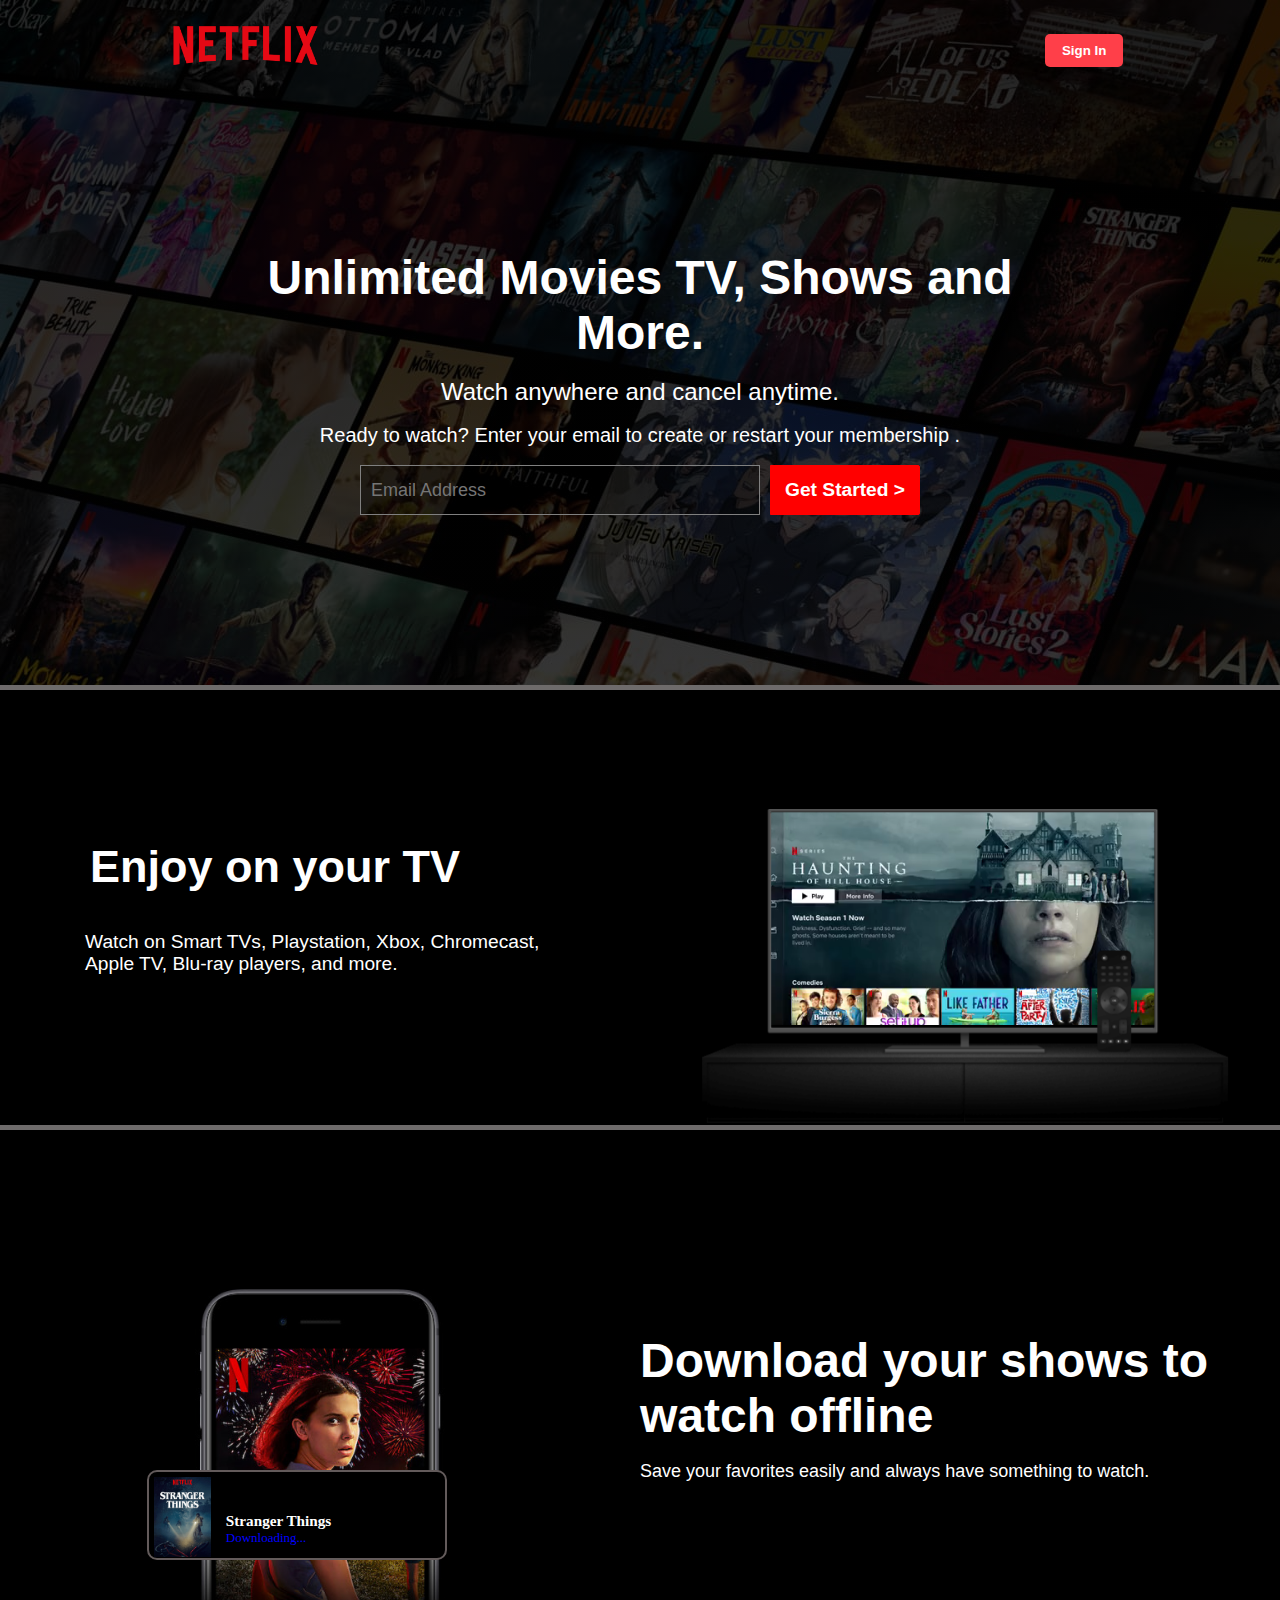
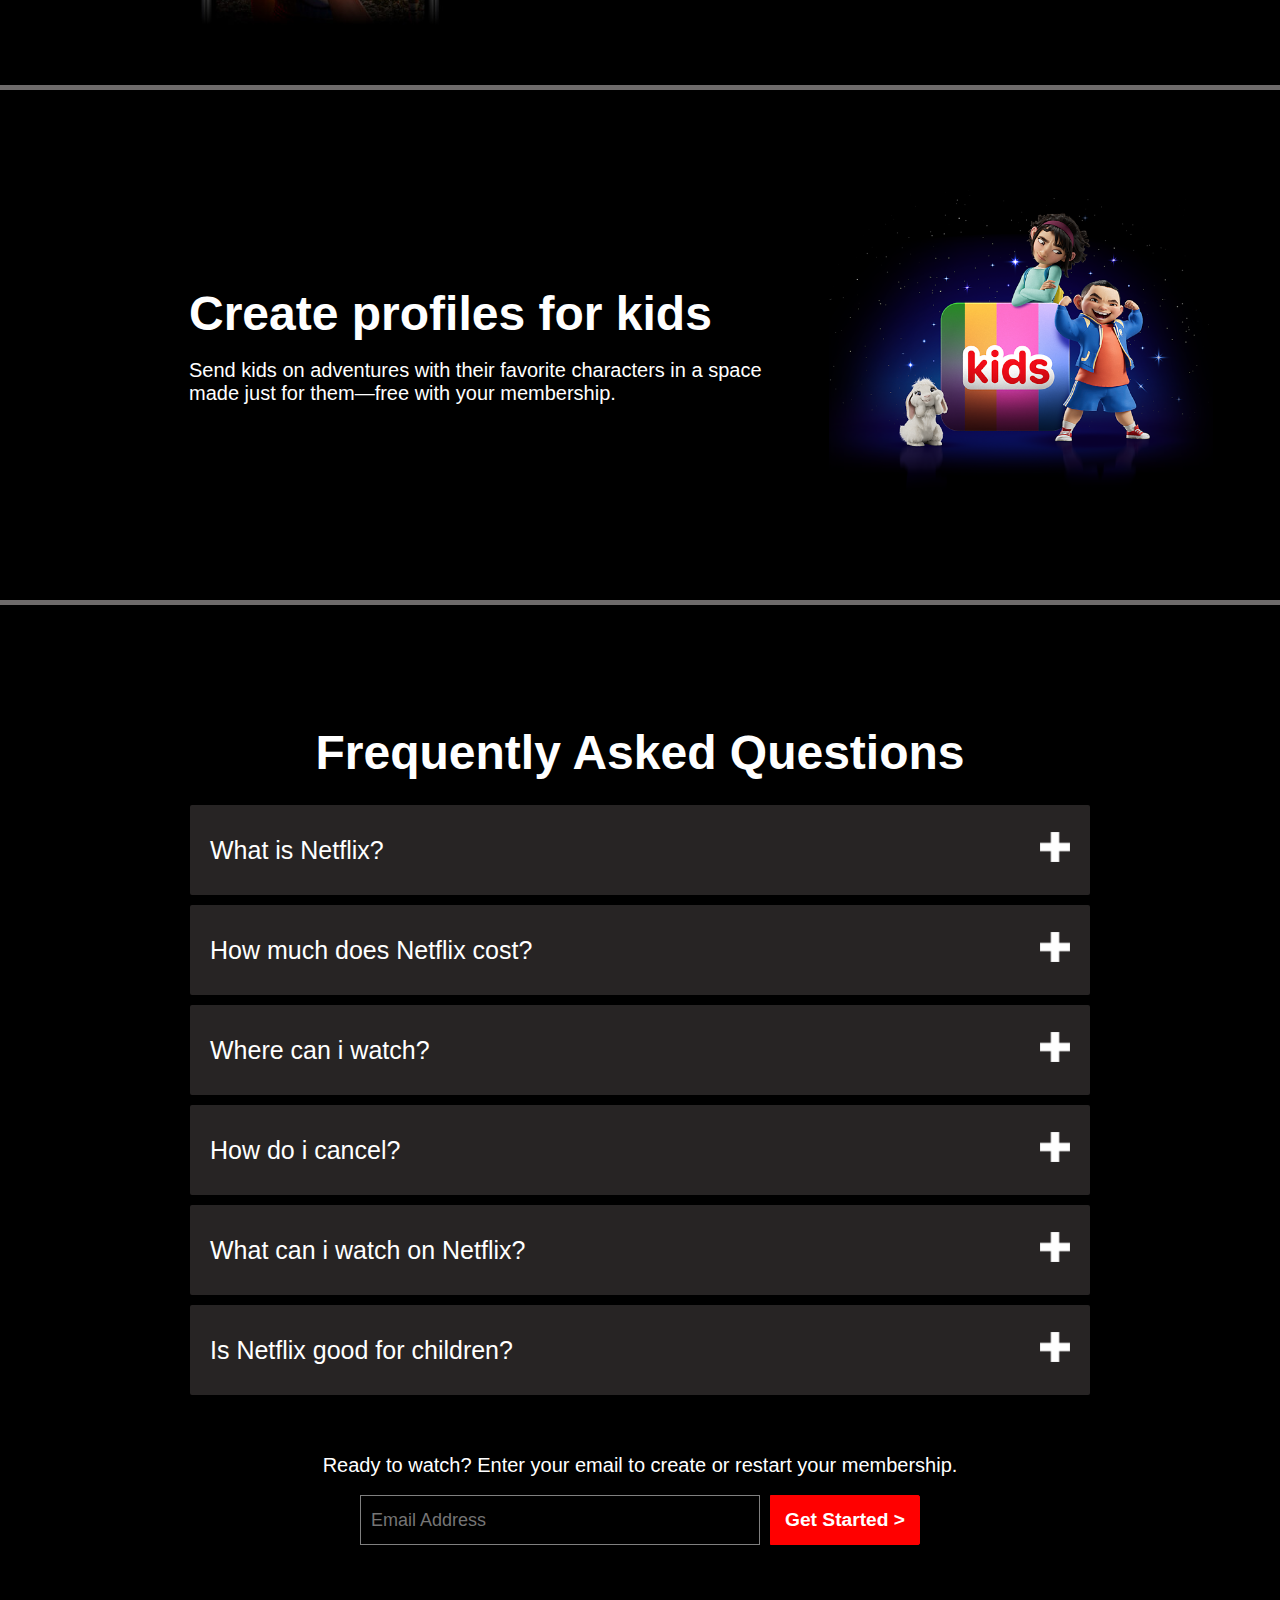
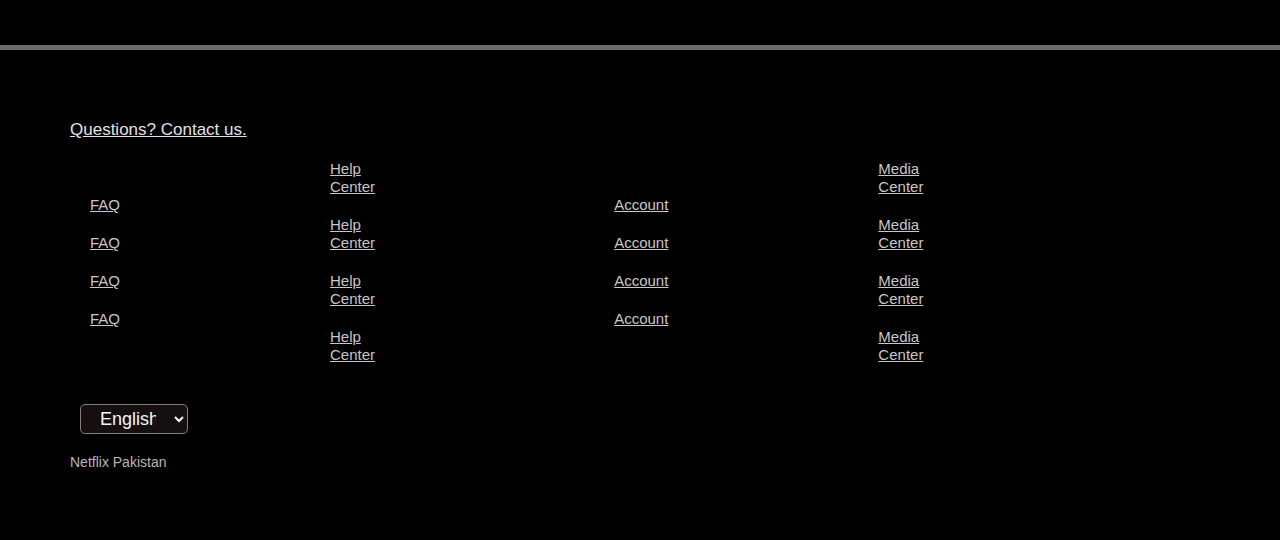
==== index.html @ 00884a4e "Add files via upload" ====
<!DOCTYPE html>
<html lang="en">

<head>
    <link rel="stylesheet" href="styles/style.css">
    <meta charset="UTF-8">
    <meta name="viewport" content="width=device-width, initial-scale=1.0">
    <title>Netflix</title>
</head>

<body>

    <header>
        <div class="h-container">
            <div>
                <img src="images/2Netflix-logo-red-black-png.png" alt="logo">
            </div>
            <div>
                <button class="h-button">Sign In</button>
            </div>
        </div>
    </header>


    <div class="main" style="display: flex;flex-direction: column;">

        <!-- 
        <<<<<<<<<<<<<<<<<<<<<<<FIRST SECTION>>>>>>>>>>>>>>>>>>>>>>>>>>> -->



        <div class="sect1 main-content">
            <div class="items">
                <div class="main-heading">
                    <h1>
                        Unlimited Movies TV, Shows and More.
                    </h1>
                </div>
                <div class="main-para1">
                    <p>
                        Watch anywhere and cancel anytime.
                    </p>
                </div>
                <div class="main-para2">
                    <p class="heading">Ready to watch? Enter your email to create or restart your membership .</p>
                </div>

                <div class="main-form">

                    <form action="email" method="post">

                        <input type="email" name="tayyab" id="input" placeholder="Email Address">

                        <button>Get Started ></button>

                    </form>
                </div>


            </div>
        </div>



        <!-- <<<<<<<<<<<<<<<<<<<<<<<SECOND SECTION>>>>>>>>>>>>>>>>>>>>>>>>>>> -->

        <div class="sect2 main-content">
            <div class="second" id="second">
                <div class="content">

                    <div class="main-heading">
                        <h1>
                            Enjoy on your TV
                        </h1>
                    </div>
                    <div class="main-para1">
                        <p>
                            Watch on Smart TVs, Playstation, Xbox, Chromecast, Apple TV, Blu-ray players, and more.
                        </p>
                    </div>



                </div>

                <div class="tv">
                    <div class="img1">
                        <img src="/images/tv.png" alt="">
                        <div class="img2">
                            <video src="/images/video-tv.m4v" autoplay>
                            </video>
                        </div>
                    </div>
                </div>
            </div>
        </div>




        <!-- <<<<<<<<<<<<<<<<<<<<<<<THIRD SECTION>>>>>>>>>>>>>>>>>>>>>>>>>>> -->


        <div class="sect3 main-content">
            <div class="tv">
                <div class="img1 ">
                    <img src="/images/11-img.jpg" alt="">
                    <div class="img2">
                        <div class="posterdiv">
                            <img src="/images/poster.png" alt="">
                        </div>
                        <div class="box">
                            <h3>Stranger Things</h3>
                            <p style="color: blue;">Downloading...</p>
                        </div>
                        <div>

                        </div>
                    </div>
                </div>


            </div>
            <div class="content">
                <div class="main-heading">
                    <h1> Download your shows to watch offline</h1>
                </div>
                <div class="main-para1">
                    <p> Save your favorites easily and always have something to
                        watch. </p>
                </div>
            </div>
        </div>


        <!-- <<<<<<<<<<<<<<<<<<<<<<<FOURTH SECTION>>>>>>>>>>>>>>>>>>>>>>>>>>> -->
        <div class="sect4 main-content">

            <div>
                <div class="content">
                    <div class="main-heading">
                        <h1> Create profiles for kids</h1>
                    </div>

                    <div class="main-para1">
                        <p> Send kids on adventures with their favorite
                            characters in a space made just for them—free with your membership. </p>
                    </div>

                </div>

                <div class="pic">
                    <img src="/images/kids.png" alt="kids picture">
                </div>

            </div>
        </div>

        <!-- 
FIFTH SECTION -->
        <div class="sect5 main-content">
            <div class="h1">
                <h1>
                    Frequently Asked Questions
                </h1>
            </div>
            <div class="questions">
                <ul>
                    <li>
                        <button>
                            <span>
                                What is Netflix?
                            </span>
                            <span>
                                <img src="/images/plus-32.png" alt="">
                            </span>
                        </button>
                        <div class="answer active">
                            <p>
                                Netflix is a streaming service that offers a wide variety of award-winning TV shows,
                                movies, anime, documentaries, and more on thousands of internet-connected devices.
                                <br>
                                You can watch as much as you want, whenever you want without a single commercial all
                                for one low monthly price. There's always something new to discover and new TV shows and
                                movies are added every week!
                            </p>
                        </div>
                    </li>
                    <li>
                        <button>
                            <span style="text-align: left;">
                                How much does Netflix cost?
                            </span>
                            <span>
                                <img src="/images/plus-32.png" alt="">
                            </span>
                        </button>
                        <div class="answer active">
                            <p>Watch Netflix on your smartphone, tablet, Smart TV, laptop, or streaming device, all for
                                one fixed monthly fee. Plans range from Rs250 to Rs1,100 a month. No extra costs, no
                                contracts.
                            </p>
                        </div>
                    </li>
                    <li>
                        <button>
                            <span>
                                Where can i watch?
                            </span>
                            <span>
                                <img src="/images/plus-32.png" alt="">
                            </span>
                        </button>
                        <div class="answer active">
                            <p>Watch anywhere, anytime. Sign in with your Netflix account to watch instantly on the web
                                at netflix.com from your personal computer or on any internet-connected device that
                                offers the Netflix app, including smart TVs, smartphones, tablets, streaming media
                                players and game consoles.
                                <br>
                                You can also download your favorite shows with the iOS, Android, or Windows 10 app. Use
                                downloads to watch while you're on the go and without an internet connection. Take
                                Netflix with you anywhere.
                            </p>
                        </div>
                    </li>
                    <li>
                        <button>
                            <span>
                                How do i cancel?
                            </span>
                            <span>
                                <img src="/images/plus-32.png" alt="">
                            </span>
                        </button>
                        <div class="answer active">
                            <p>Netflix is flexible. There are no pesky contracts and no commitments. You can easily
                                cancel your account online in two clicks. There are no cancellation fees start or stop
                                your account anytime.
                            </p>
                        </div>
                    </li>
                    <li>
                        <button>
                            <span>
                                What can i watch on Netflix?
                            </span>
                            <span>
                                <img src="/images/plus-32.png" alt="">
                            </span>
                        </button>
                        <div class="answer active">
                            <p>Netflix is flexible. There are no pesky contracts and no commitments. You can easily
                                cancel your account online in two clicks. There are no cancellation fees start or stop
                                your account anytime.
                            </p>
                        </div>
                    </li>
                    <li>
                        <button>
                            <span>
                                Is Netflix good for children?
                            </span>
                            <span>
                                <img src="/images/plus-32.png" alt="">
                            </span>
                        </button>
                        <div class="answer active">
                            <p>Netflix is flexible. There are no pesky contracts and no commitments. You can easily
                                cancel your account online in two clicks. There are no cancellation fees start or stop
                                your account anytime.
                            </p>
                        </div>
                    </li>
                </ul>

            </div>
            <br><br>

            <div class="main-para2">
                <p class="heading" style="font-size: 20px;text-align: center;">Ready to watch? Enter your email to
                    create or restart your membership.</p>
            </div>
            <div class="main-form">

                <form action="email" method="post">

                    <input type="email" name="tayyab" id="input" placeholder="Email Address" style="flex: 1;">

                    <button>Get Started ></button>

                </form>
            </div>

        </div>


        <footer class="sect6 .main-content">
            <div class="content">
                <div class="link">
                    <a href="">Questions? Contact us.</a>
                </div>
                <div class="f-lists">
                    <div class="f-list">
                        <ul>
                            <li><a href="#">FAQ</a></li>

                            <li><a href="#">FAQ</a></li>

                            <li><a href="#">FAQ</a></li>

                            <li><a href="#">FAQ</a></li>
                        </ul>
                    </div>
                    <div class="f-list">
                        <ul>
                            <li><a href="#">Help Center</a></li>

                            <li><a href="#">Help Center</a></li>

                            <li><a href="#">Help Center</a></li>

                            <li><a href="#">Help Center</a></li>
                        </ul>
                    </div>
                    <div class="f-list">
                        <ul>
                            <li><a href="#">Account</a></li>

                            <li><a href="#">Account</a></li>

                            <li><a href="#">Account</a></li>

                            <li><a href="#">Account</a></li>
                        </ul>
                    </div>
                    <div class="f-list">
                        <ul>
                            <li><a href="#">Media Center</a></li>

                            <li><a href="#">Media Center</a></li>

                            <li><a href="#">Media Center</a></li>

                            <li><a href="#">Media Center</a></li>
                        </ul>
                    </div>
                </div>
                <div class="select">
                    <select name="option" id="id">
                        <option value="English">English</option>
                    </select>
                </div>
                <div class="country">
                    <p>Netflix Pakistan</p>
                </div>
            </div>
        </footer>
    </div>










    </div>

</body>

</html>
---- styles/style.css ----
* {
    padding: 0;
    margin: 0;
    box-sizing: border-box;
    scroll-behavior: smooth;
}


header {
    position: relative;
    height: 100px;
    margin-bottom: 0px;
    margin-left: 126.6px;
    margin-right: 126.6px;
    margin-top: 0px;
    background: transparent;
    z-index: 5;
}

.h-container {
    padding: 30px;
    height: 100px;
    display: flex;
    justify-content: space-between;
    align-items: center;

}

img {
    height: 100px;
    margin-bottom: 10px;
    object-fit: contain;
    cursor: pointer;
}

div .h-button {
    background-color: rgb(255, 63, 73);
    color: rgb(255, 255, 255);
    padding: 9px 17px;
    font-weight: 700;
    border-radius: 5px;
    outline: none;
    border: none;
    cursor: pointer;
}

div .h-button:hover {
    background-color: rgb(193, 48, 55);
    transition: ease-in 0.2s;
    cursor: pointer;
}

.main {
    position: absolute;
    top: 0;
    left: 0;
    width: 100%;
    z-index: 1;
}

.main-content {

    z-index: 0.1;
    border-bottom: 5px solid rgb(110, 107, 107);

}

.sect1 {
    display: flex;
    align-items: center;
    justify-content: center;
    color: white;
    background-image:
        linear-gradient(to top, rgba(1, 1, 1, 0.728), rgba(0, 0, 0, 0.806)),
        url("/background.jpg");

}

/* .sect1
{   
    position: absolute;
    top: 0;
    left: 0;
    width: 100%;
   
    background: linear-gradient(to top, rgba(0, 0, 0, 0.8) 0, rgba(0, 0, 0, 0.3) 60%, rgba(13, 13, 13, 0.3) 100%) ,linear-gradient(to bottom, rgba(0, 0, 0, 0.8) 0, rgba(0, 0, 0, 0.3) 60%, rgba(13, 13, 13, 0.3) 100%) 
     url('/background.jpg') no-repeat cover;
    z-index: -1;
    border-bottom: 8px solid rgb(64, 59, 59);
    
}
.sect1 
{   
    color: aliceblue;
    width: 100%;
    display: flex;
    align-items: center;
    justify-content: center;
    height: 100%;   
    z-index: 1;
    overflow: contain;
    background-image: 

} */
.items {
    display: flex;
    align-items: center;
    justify-content: center;
    flex-direction: column;
    padding-bottom: 150px;
    padding-top: 250px;
    overflow: hidden;
    margin-bottom: 20PX;
    width: 800px;
}

.main-heading h1 {
    text-align: center;
    font-family: Arial, Helvetica, sans-serif;
    font-weight: 900;
    font-size: 48px;

}

.main-para1 p {
    text-align: center;
    margin-top: 18px;
    font-size: 24px;
    font-family: Arial, Helvetica, sans-serif;
    letter-spacing: normal;
    font-weight: 400;
}

.main-para2 p {
    text-align: center;
    margin-top: 18px;
    font-size: 20px;
    font-family: Arial, Helvetica, sans-serif;
    letter-spacing: normal;
    font-weight: 400;
}

::selection {
    background-color: red;
    color: aliceblue;
}

form {
    display: flex;
    align-items: center;
    justify-content: space-around;
    flex-direction: row;
    gap: 10px;
    width: 100%;
}

form input {
    flex: 1;
    display: inline-block;
    width: 400px;
    margin-top: 18px;
    height: 50px;
    padding: 10px;
    color: white;
    font-size: large;
    outline: none;
    border: 1px solid grey;
    background-color: rgba(0, 0, 0, 0.3);
}

form input:focus {
    outline: 2px solid white;
    border-radius: 5px;
    border: 1px solid grey;
    background-color: rgba(0, 0, 0, 0.3);
}

form button {

    margin-top: 18px;
    color: white;
    display: inline-block;
    width: 150px;
    font-size: larger;
    height: 50px;
    font-weight: 700;
    background-color: red;
    outline: none;
    border: 1px solid red;
    border-top-right-radius: 2px;
    border-bottom-right-radius: 2px;
    cursor: pointer;
}

/* 
SECOND SECTION */

.sect2 {
    padding: 40px 0px;
    background-color: black;
    color: white;
}

.sect2 div {
    display: flex;

    gap: 20px;
}

.sect2 .content {


    flex: 1;
    display: flex;
    justify-content: center;
    align-items: center;
    flex-direction: column;
}

.sect2 .main-para1 p {
    text-align: left;
    width: 460px;
    text-align: left;
    font-size: larger;
}

.sect2 .main-heading h1 {

    width: 450px;
    text-align: left;
    font-size: 45px;
}

.tv {
    display: flex;
    justify-content: center;
    align-items: center;
    flex: 1;

}

.img1 {
    height: 355px;
    position: relative;

}

.img1 img {
    height: 395px;
    position: relative;
    z-index: 1;
}

.img2 {
    position: absolute;
    top: 60px;
}

.img2 video {
    position: absolute;
    top: 10px;
    left: 60px;
    width: 400px;
}



/* 
SECTION 3*/
.sect3 {

    display: flex;
    background-color: black;
    color: white;
    padding: 100px 0px;
}

.sect3 .content {
    flex: 1;
    text-align: left;
    display: flex;
    flex-direction: column;
    justify-content: center;

}

.sect3 .content h1 {
    width: 600px;
    text-align: left;
}

.sect3 .content p {
    width: 600px;
    font-size: large;
    text-align: left;
}

.sect3 .tv .img1 {
    position: relative;
}

.sect3 .tv .img2 {
    position: absolute;
    top: 240px;
    left: 90px;
    display: flex;
    background-color: black;
    border: 2px solid rgb(99, 91, 91);
    height: 90px;
    width: 300px;
    z-index: 1;
    border-radius: 10px;
}

.posterdiv {
    padding: 5px;
}

.posterdiv img {
    height: 80px;
}

.box {
    margin-left: 10px;
    padding: 40px 0 0 0;
    font-size: small;
    flex: 1;
}


/* 
SECTION 4 */
.sect4 {
    background-color: black;
    color: white;
    padding: 100px 0px;

}

.sect4 div {
    display: flex;
    justify-content: center;
    align-items: center;
}

.sect4 .content {
    display: flex;
    margin: 0px 38px;

}

.sect4 .content {
    flex: 1;
    width: 300px;
    text-align: left;
    padding-left: 200px;
    display: flex;
    flex-direction: column;
    justify-content: center;
}

.sect4 .content h1 {
    text-align: left;
    font-size: 48px;
    width: 600px;

}

.sect4 .content .main-para1 p {
    text-align: left;
    font-size: 20px;
    width: 600px;

}

.sect4 .pic {
    flex: 1;
    width: 300px;
    display: flex;
    justify-content: center;
    align-items: center;
}
.pic img
{
    height: 300px;
   
}



/* 
SECTION FIVE  */
.sect5 {

    background-color: black;
    color: white;
    padding: 100px 0px;
    display: flex;
    flex-direction: column;
    justify-content: center;
    align-items: center;
}

.sect5 .h1 h1 {
    font-size: 48px;
    font-family: Arial, Helvetica, sans-serif;
    margin: 20px;

}

.sect5 ul {
    display: flex;
    justify-content: center;
    align-items: center;
    flex-direction: column;
}

ul li button {

    background-color: rgb(39, 36, 36);
    outline: none;
    border: none;
    margin: 5px 70px;
    padding: 0px 20px;
    font-size: 25px;
    height: 90px;
    border-radius: 2px;
    color: white;
    width: 900px;
    display: flex;
    justify-content: space-between;
    align-items: center;
}

ul li button:hover {
    background-color: rgb(50, 45, 45);
}

ul li button span img {

    padding-top: 10px;
    width: 30px;
}

ul li {

    list-style-type: none;
}

ul li button span img:hover {
    cursor: pointer;
}

.answer {
    display: none;
}

/* 
li .answer 
{
    
    background-color: rgb(39, 36, 36);
    outline: none;
    border: none;
    font-family: Arial, Helvetica, sans-serif;
    margin: 5px 70px;
    padding: 20px 50px;
    line-height: 40px;
    font-size: 25px;
    border-radius: 2px;
    color:white; 
    width: 90%;
    display: none;
    justify-content: center;
    align-items: center;

}  */
/* .answer .active
 {
    display: flex;
    justify-content: center;
    align-items: center;
 } */



/* 
SECTION SIX */
.sect6 {
    background-color: black;
    font-family: Arial, Helvetica, sans-serif;
    color: white;
    padding: 70px 70px;
    display: flex;
    flex-direction: column;
    justify-content: center;
    align-items: center;
    width: 100%;
}

.sect6 .content {
    margin: 0px 200px;
    width: 100%;
}

.link {
    display: flex;
    justify-content: left;
    align-items: left;
    width: 80%;


}

a {
    font-size: 17px;
    color: rgb(227, 224, 224);
}

.f-lists {
    width: 80%;
    display: flex;
    justify-content: center;
    align-items: center;
    justify-content: flex-start;
    gap: 170px;

}

.sect6 li {
    margin: 20px;
    list-style-type: none;

}

.sect6 li a {
    color: rgb(203, 197, 197);
    font-size: 15px;
    text-align: left;
}

.select {
    padding-left: 10px;
    margin-top: 20px;
    width: 80%;
    display: flex;
    justify-content: left;
    align-items: left;
}

.select select {
    height: 30px;
    width: 12%;
    background-color: rgb(22, 15, 15);
    outline: none;
    color: aliceblue;
    padding: 2px 15px;
    font-size: large;
    border: 1px solid grey;
    border-radius: 5px;
}

.select select:hover {
    outline: 2px solid white;
}

.country {
    margin-top: 20px;
    color: rgb(185, 181, 181);
    font-size: 14px;
    display: flex;
    justify-content: left;
    align-items: left;
    width: 80%;
}














@media screen and (max-width:1024px) {
    /* 
sceond section */

    .content {
        max-width: 450px;
        padding-left: 20px;
    }

    .content .main-heading h1 {
        font-size: 35px;
        text-align: left;
        padding: 0px 20px;
    }

    .content .main-para1 p {
        font-size: 20px;
        text-align: left;
        padding: 0px 20px;
    }

    .sect2 .tv {
        max-width: 400px;
    }

    .img1 {
        width: 400px;
    }

    .sect2 .tv .img1 .img2 video {
        width: 400px;
        top: 20px;
        left: 60px;
    }

    /* 
third section */
    .sect3 .content {
        flex: 1;
    }

    .sect3 .content h1 {
        margin-top: 50px;
        font-size: 30px;
        padding-left: 40px;
        width: 450px;
        text-align: left;
    }

    .sect3 .content p {
        padding-left: 40px;
        width: 400px;
        text-align: left;
    }

    .sect3 .tv {
        flex: 1;
        width: 400px;
        margin-bottom: 50px;
    }

    /* 
    section four */


    .sect4 .pic {

        width: 400px;

    }

    .sect4 .content {
        width: 400px;
        padding: 0;
        margin: 0px;

    }

    .sect4 .content .main-heading h1 {
        padding-left: 20px;
        font-size: 35px;
        width: 400px;
        padding-right: 0px;
        text-align: center;


    }

    .sect4 .content .main-para1 p {
        padding-left: 25px;
        font-size: 20px;
        width: 400px;
        text-align: left;
    }

    /* }
    section five */
    .sect5 .h1 h1 {
        font-size: 200%;
    }

    ul li button {
        height: 50px;
        font-size: large;
        width: 300px;
    }

    /* 
section six */

    .sect6 .content .f-lists {
        gap: 10px;
        flex-direction: column;
        margin: 20px;
    }

    .sect6 .content .f-lists .f-list ul {
        display: flex;

    }

    .sect6 .content ul li {
        padding-left: 10px;
        width: 100px;
        margin: 8px;
    }

    .sect6 div select {
        width: 200px;
    }




@media screen and (max-width:768px) {

    .h-container {
        display: flex;
        justify-content: center;
        align-items: center;
    }

    .items div h1 {
        margin-bottom: 20px;
        font-size: 30px;
        text-align: center;
    }

    .items div p {
        font-size: 16px;
        text-align: center;
    }

    .h-button {
        display: none;
    }

    form input {
        width: 350px;
        height: 40px;
    }

    form button {
        margin-top: 0;
        width: 350px;
        height: 40px;
    }

    form {
        flex-direction: column;
    }

    /* 
sceond section */

    .sect2 {
        padding: 50px 0px;
    }

    .sect2 .content {
        flex-direction: column;
        gap: 0;
        width: 300px;
    }

    .sect2 .main-heading h1 {
        width: 300px;
        font-size: 35px;
        text-align: left;
    }

    .sect2 .main-para1 p {
        width: 300px;
        font-size: 15px;
        text-align: left;

    }

    .sect2 .tv {
        width: 300px;
    }

    .sect2 .tv .img1 img {
        width: 300px;
    }

    .sect2 .tv .img1 .img2 video {
        width: 300px;
        top: 30px;
        left: 0;
    }



    /* 
third section */

    .sect3 .content h1 {
        margin-top: 50px;
        font-size: 30px;
        padding-left: 40px;
        width: 400px;
        text-align: left;
    }

    .sect3 .content p {
        padding-left: 30px;
        width: 400px;
        text-align: left;
    }

    .sect3 .tv {
        flex: 1;
        width: 200px;
        margin-bottom: 50px;
    }

    .sect3 .img1 img {
        width: 300px;
    }

    .sect3 .tv .img2 {
        top: 300px;
        left: 50px;
        width: 200px;
    }

    .sect3 .tv .img2 .posterdiv img {
        width: 50px;

    }




    /* 
    section four */

    .sect4 .pic {
        width: 300px;
    }

    .sect4 .pic img {

        width: 300px;
        padding-left: 20px;
        padding-right: 20px;
    }

    .sect4 .content {

        width: 400px;
        padding: 0;
        margin-left: 100px;
    }

    .sect4 .content .main-heading h1 {
        padding-left: 20px;
        font-size: 30px;
        width: 300px;
        padding-right: 0px;
        text-align: left;


    }

    .sect4 .content .main-para1 p {
        text-align: left;
        padding-left: 25px;
        font-size: 15px;
        width: 300px;

    }

    /* }
    section five */
    .sect5 .h1 h1 {
        font-size: 200%;
    }

    ul li button {
        height: 50px;
        font-size: large;
        width: 300px;
    }

    /* 
section six */
    .sect6 .content .f-lists {
        gap: 10px;
        flex-direction: column;
        margin: 20px;
    }

    .sect6 .content .f-lists .f-list ul {
        display: flex;

    }

    .sect6 .content ul li {
        padding-left: 10px;
        width: 100px;
        margin: 8px;
    }

    .sect6 div select {
        width: 200px;
    }




@media screen and  (max-width:426px) {

    .h-container {
        display: flex;
        justify-content: center;
        align-items: center;
    }

    .items div h1 {
        margin-bottom: 20px;
        font-size: 25px;
        text-align: center;
    }

    .items div p {
        font-size: 13px;
        text-align: center;
    }

    .h-button {
        display: none;
    }

    form input {
        width: 300px;
        height: 30px;
    }

    form button {
        font-size: medium;
        margin-top: 0;
        width: 300px;
        height: 30px;
    }

    form {
        flex-direction: column;
    }

    /* 
 sceond section */

    .sect2 {
        padding: 50px 0px;
    }
    .sect2 .content .main-heading,.main-para1
    {
        width: 300px;
    }
   #second
   {
    width: 300px;
    align-items: center;
    justify-content: center;
    flex-direction: column-reverse;
   }
   .sect2 .content
   {
    margin-bottom: 50px;
   }

    .sect2 .main-heading h1 {
        width: 300px;
        font-size: 30px;
        text-align: center;
        margin: 0;
        padding-left: 0;
    }

    .sect2 .main-para1 p {
        width: 300px;
        font-size: 15px;
        text-align: center;

    }

    .sect2 .tv {
        width: 300px;
    }

    .sect2 .tv .img1 img {
        width: 300px;
    }

    .sect2 .tv .img1 .img2 video {
        width: 300px;
        top: 30px;
        left: 0;
    }



    /* 
 third section */

    .sect3
    {
        flex-direction: column;
        justify-content: center;
        align-items: center;
    }
    .sect3 .content
    {
        display: flex;
        align-items: flex-start;
        justify-content: flex-start;
    }
    .sect3 .content .main-heading, 
    .main-para1
    {
        width: 300px;
    }
    .sect3 .content .main-para1
    {
        width: 300px;
        padding-left: 0;
    }
    .sect3 .content .main-heading h1 {
        margin-top: 50px;
        font-size: 25px;
        width: 300px;
        text-align: center;
        padding: 0;
    }

    .sect3 .content p {
       padding-right: 0;
       padding-left: 0;
        width: 300px;
        text-align: center;
    }

    .sect3 .tv {
        flex: 1;
        width: 200px;
        margin-bottom: 50px;
    }

    .sect3 .img1 img {
        width: 300px;
    }

    .sect3 .tv .img2 {
        top: 300px;
        left: 50px;
        width: 200px;
    }

    .sect3 .tv .img2 .posterdiv img {
        width: 50px;

    }




    /* 
     section four */
     .sect4
     {
        padding: 50px 0px;
     }
    .sect4 div
    {
        width: 350px;
        justify-content: center;
        align-items: center;
        flex-direction: column-reverse;
        
    }
    .sect4 .content .main-heading,.main-para1
    {
        width: 355px;
    }
    .sect4 .pic {
        width: 300px;
       
    }

    .sect4 .pic img {

        width: 300px;
        padding-left: 20px;
        padding-right: 20px;
    }

    .sect4 .content {
        margin-left: 0;
        width: 300px;
        padding: 0;
       
    }

    .sect4 .content .main-heading h1 {
        font-size: 25px;
        width: 300px;
        padding-right: 0px;
        text-align: left;


    }

    .sect4 .content .main-para1 p {
        text-align: left;
        padding-left: 25px;
        font-size: 15px;
        width: 300px;

    }
   

    /* }
     section five */
    .sect5 .h1 h1 {
        font-size: 200%;
    }

    ul li button {
        height: 50px;
        font-size: small;
        width: 300px;
    }
    ul li button span img
    {
        height: 30px;
    }
   

    /* 
 section six */
    .sect6 .content .f-lists {
       display: none;
    }
  
   



   
}}}
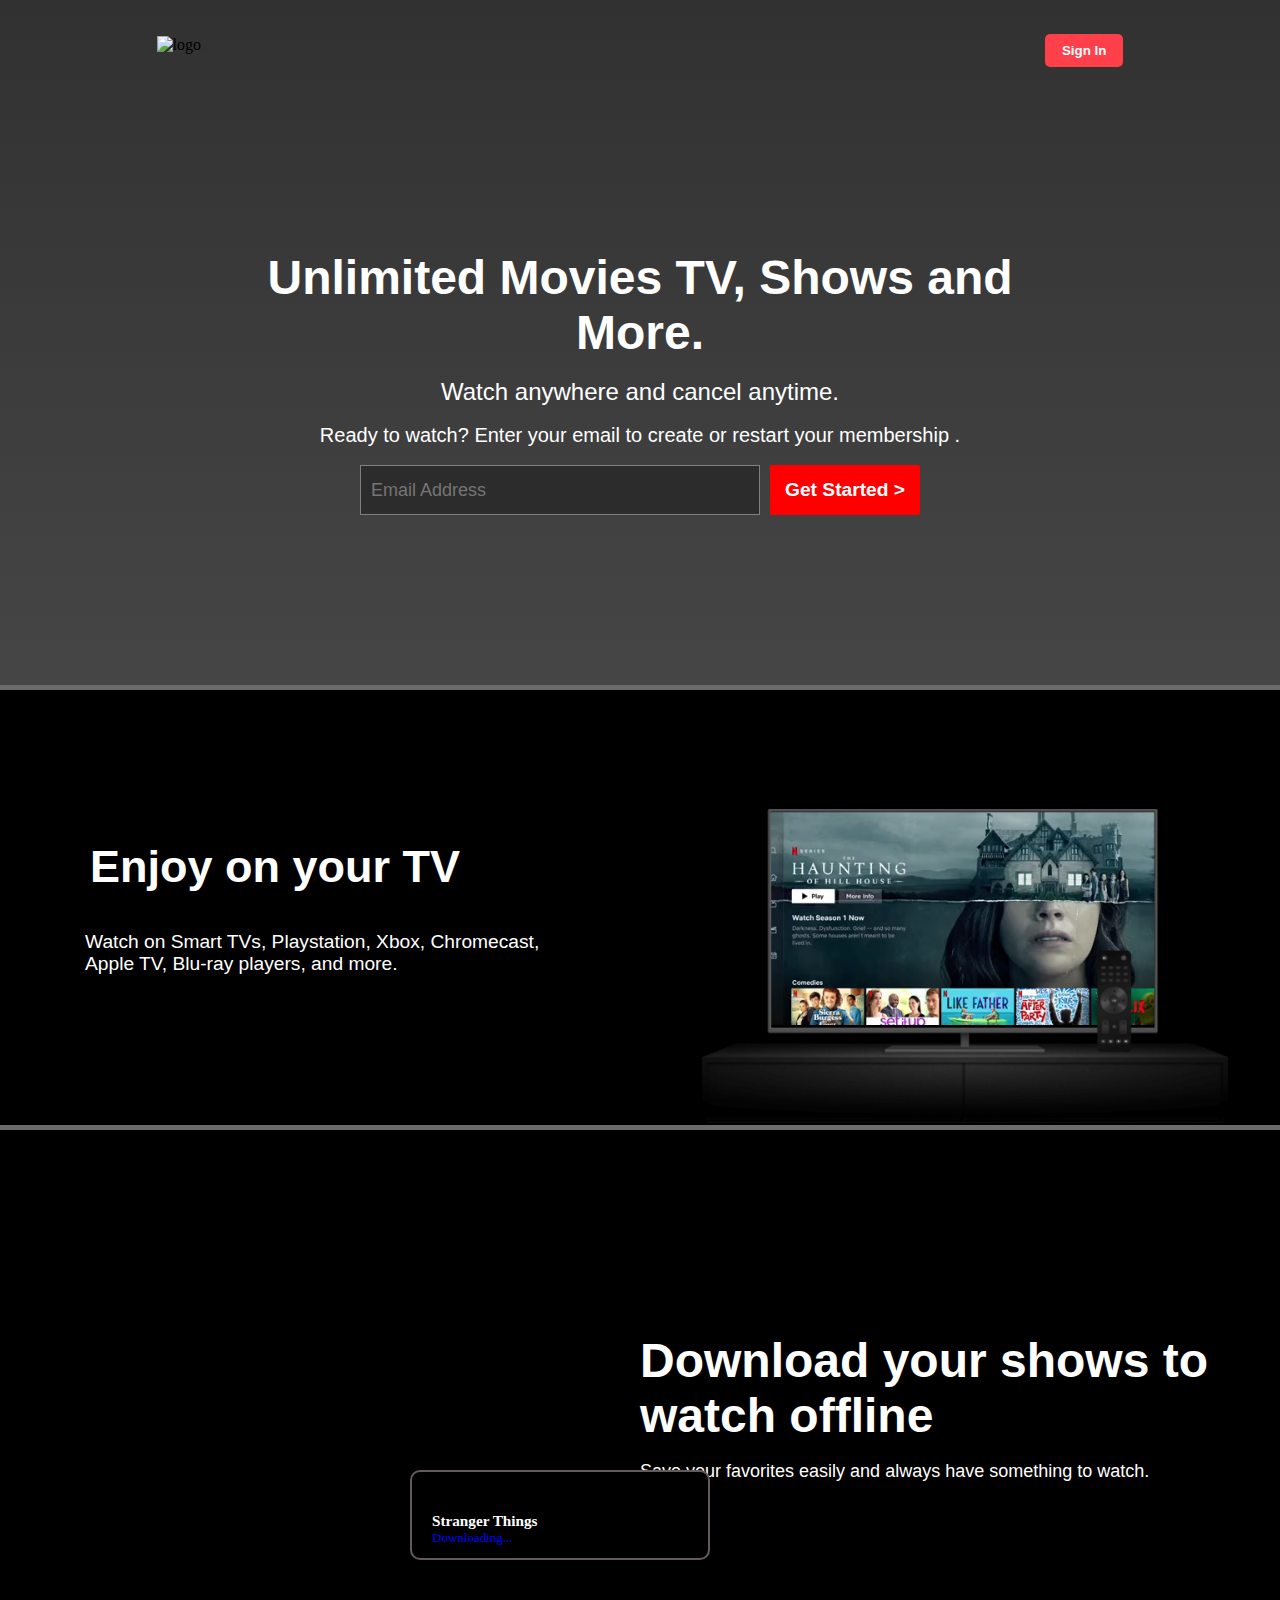
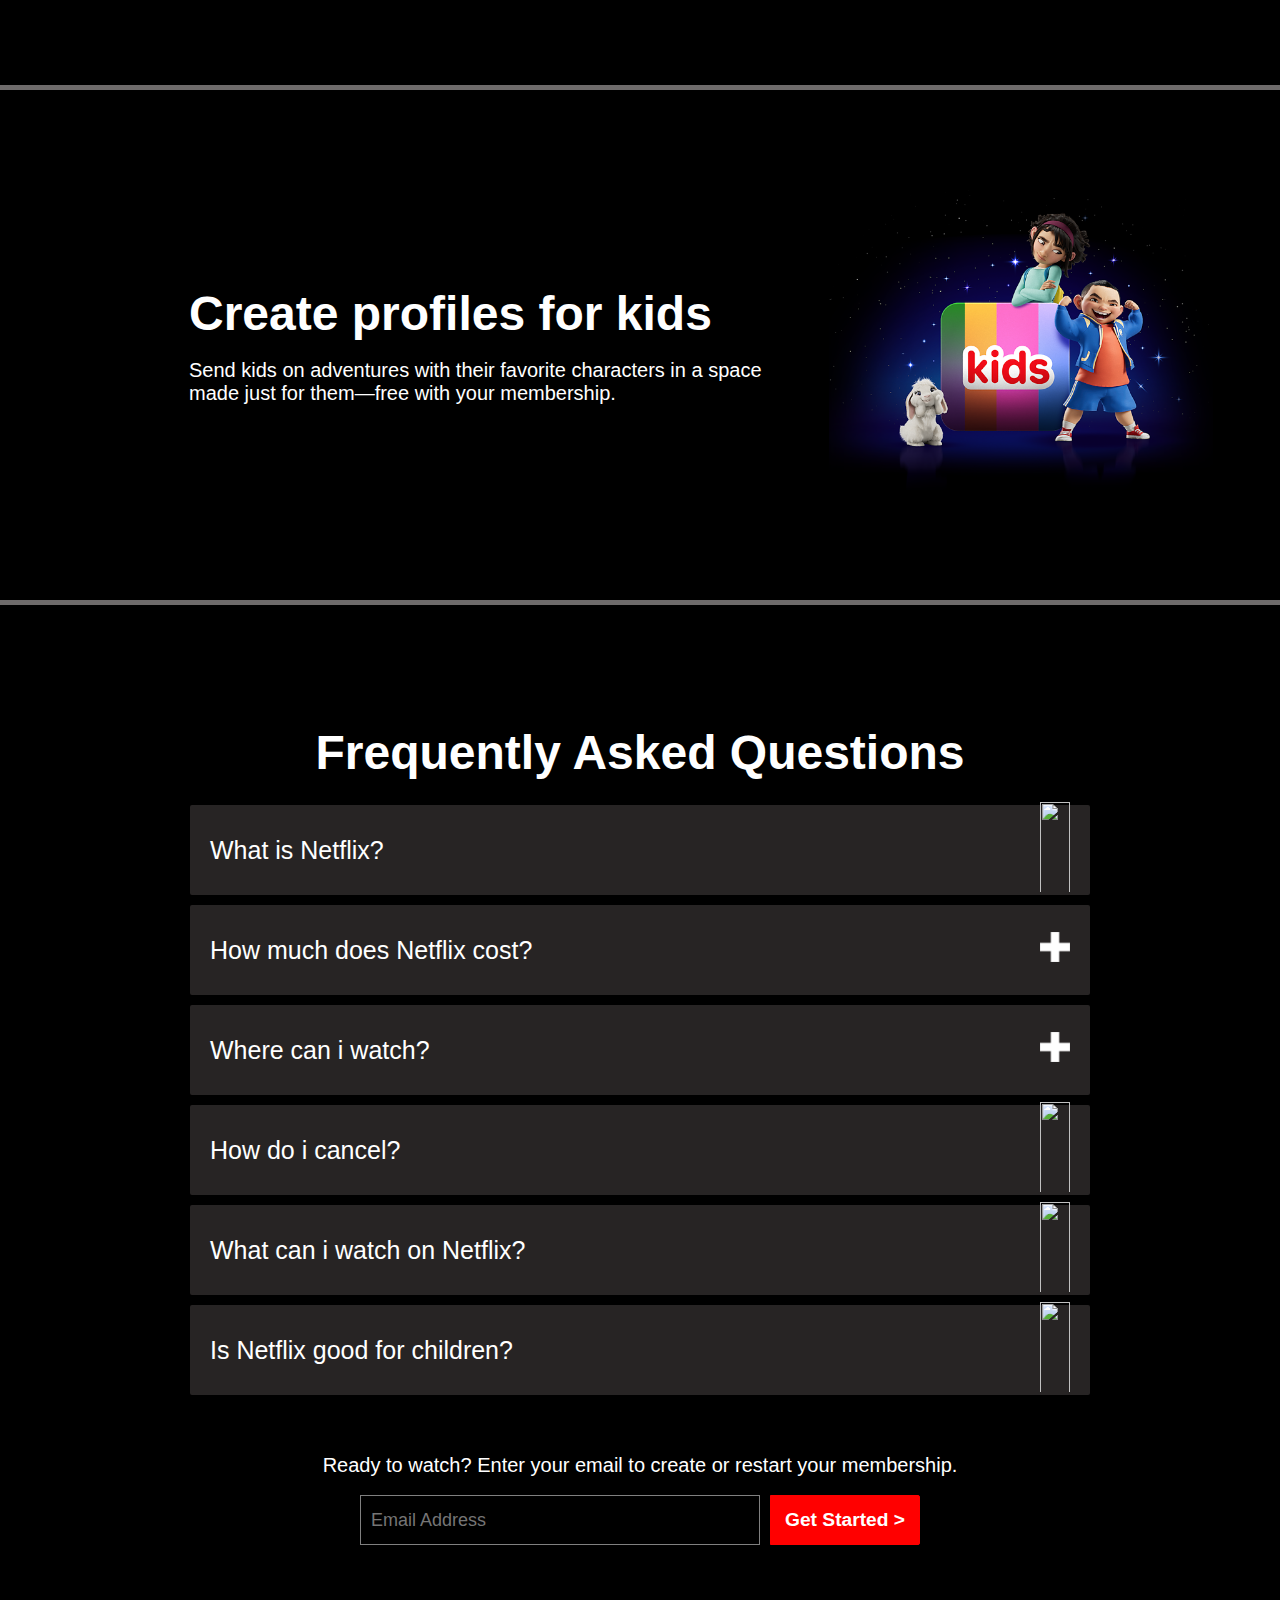
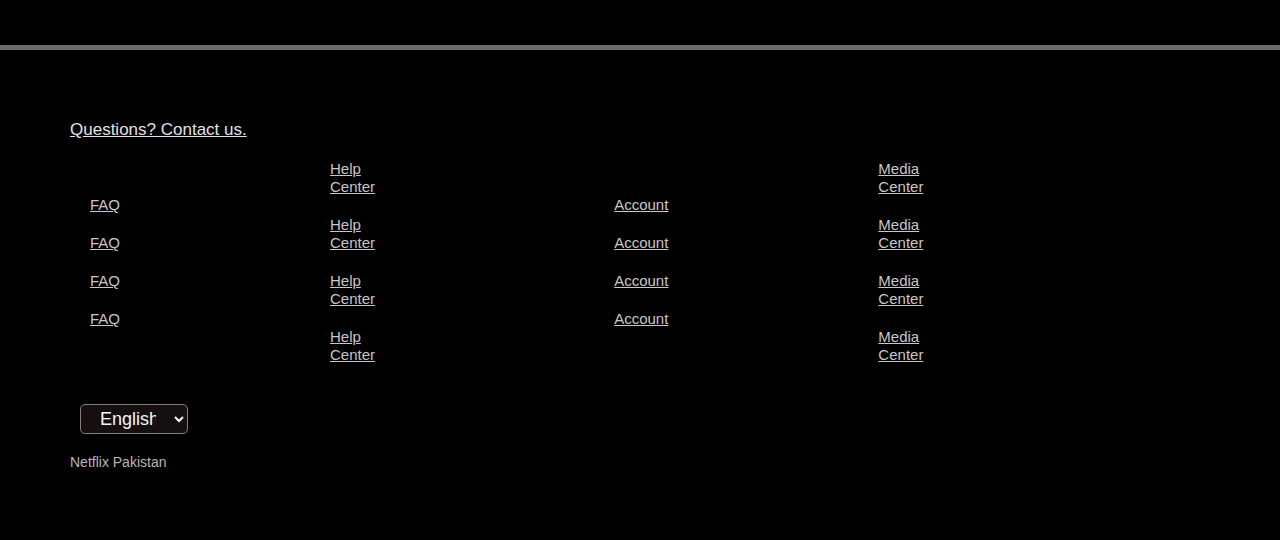
==== commit db434011: "Update index.html" ====
--- a/index.html
+++ b/index.html
@@ -13,7 +13,7 @@
     <header>
         <div class="h-container">
             <div>
-                <img src="images/2Netflix-logo-red-black-png.png" alt="logo">
+                <img src="./images/2Netflix-logo-red-black-png.PNG" alt="logo">
             </div>
             <div>
                 <button class="h-button">Sign In</button>
@@ -104,10 +104,10 @@
         <div class="sect3 main-content">
             <div class="tv">
                 <div class="img1 ">
-                    <img src="/images/11-img.jpg" alt="">
+                    <img src="./images/11-img.PNG" alt="">
                     <div class="img2">
                         <div class="posterdiv">
-                            <img src="/images/poster.png" alt="">
+                            <img src="./images/poster.PNG" alt="">
                         </div>
                         <div class="box">
                             <h3>Stranger Things</h3>
@@ -172,7 +172,7 @@
                                 What is Netflix?
                             </span>
                             <span>
-                                <img src="/images/plus-32.png" alt="">
+                                <img src="./images/plus-32.PNG" alt="">
                             </span>
                         </button>
                         <div class="answer active">
@@ -208,7 +208,7 @@
                                 Where can i watch?
                             </span>
                             <span>
-                                <img src="/images/plus-32.png" alt="">
+                                <img src="./images/plus-32.png" alt="">
                             </span>
                         </button>
                         <div class="answer active">
@@ -229,7 +229,7 @@
                                 How do i cancel?
                             </span>
                             <span>
-                                <img src="/images/plus-32.png" alt="">
+                                <img src="./images/plus-32.PNG" alt="">
                             </span>
                         </button>
                         <div class="answer active">
@@ -245,7 +245,7 @@
                                 What can i watch on Netflix?
                             </span>
                             <span>
-                                <img src="/images/plus-32.png" alt="">
+                                <img src="./images/plus-32.PNG" alt="">
                             </span>
                         </button>
                         <div class="answer active">
@@ -261,7 +261,7 @@
                                 Is Netflix good for children?
                             </span>
                             <span>
-                                <img src="/images/plus-32.png" alt="">
+                                <img src="./images/plus-32.PNG" alt="">
                             </span>
                         </button>
                         <div class="answer active">
@@ -370,4 +370,4 @@
 
 </body>
 
-</html>+</html>
--- a/styles/style.css
+++ b/styles/style.css
@@ -72,7 +72,7 @@
     color: white;
     background-image:
         linear-gradient(to top, rgba(1, 1, 1, 0.728), rgba(0, 0, 0, 0.806)),
-        url("/background.jpg");
+        url("background.jpg");
 
 }
 
@@ -1158,4 +1158,4 @@
 
 
    
-}}}+}}}
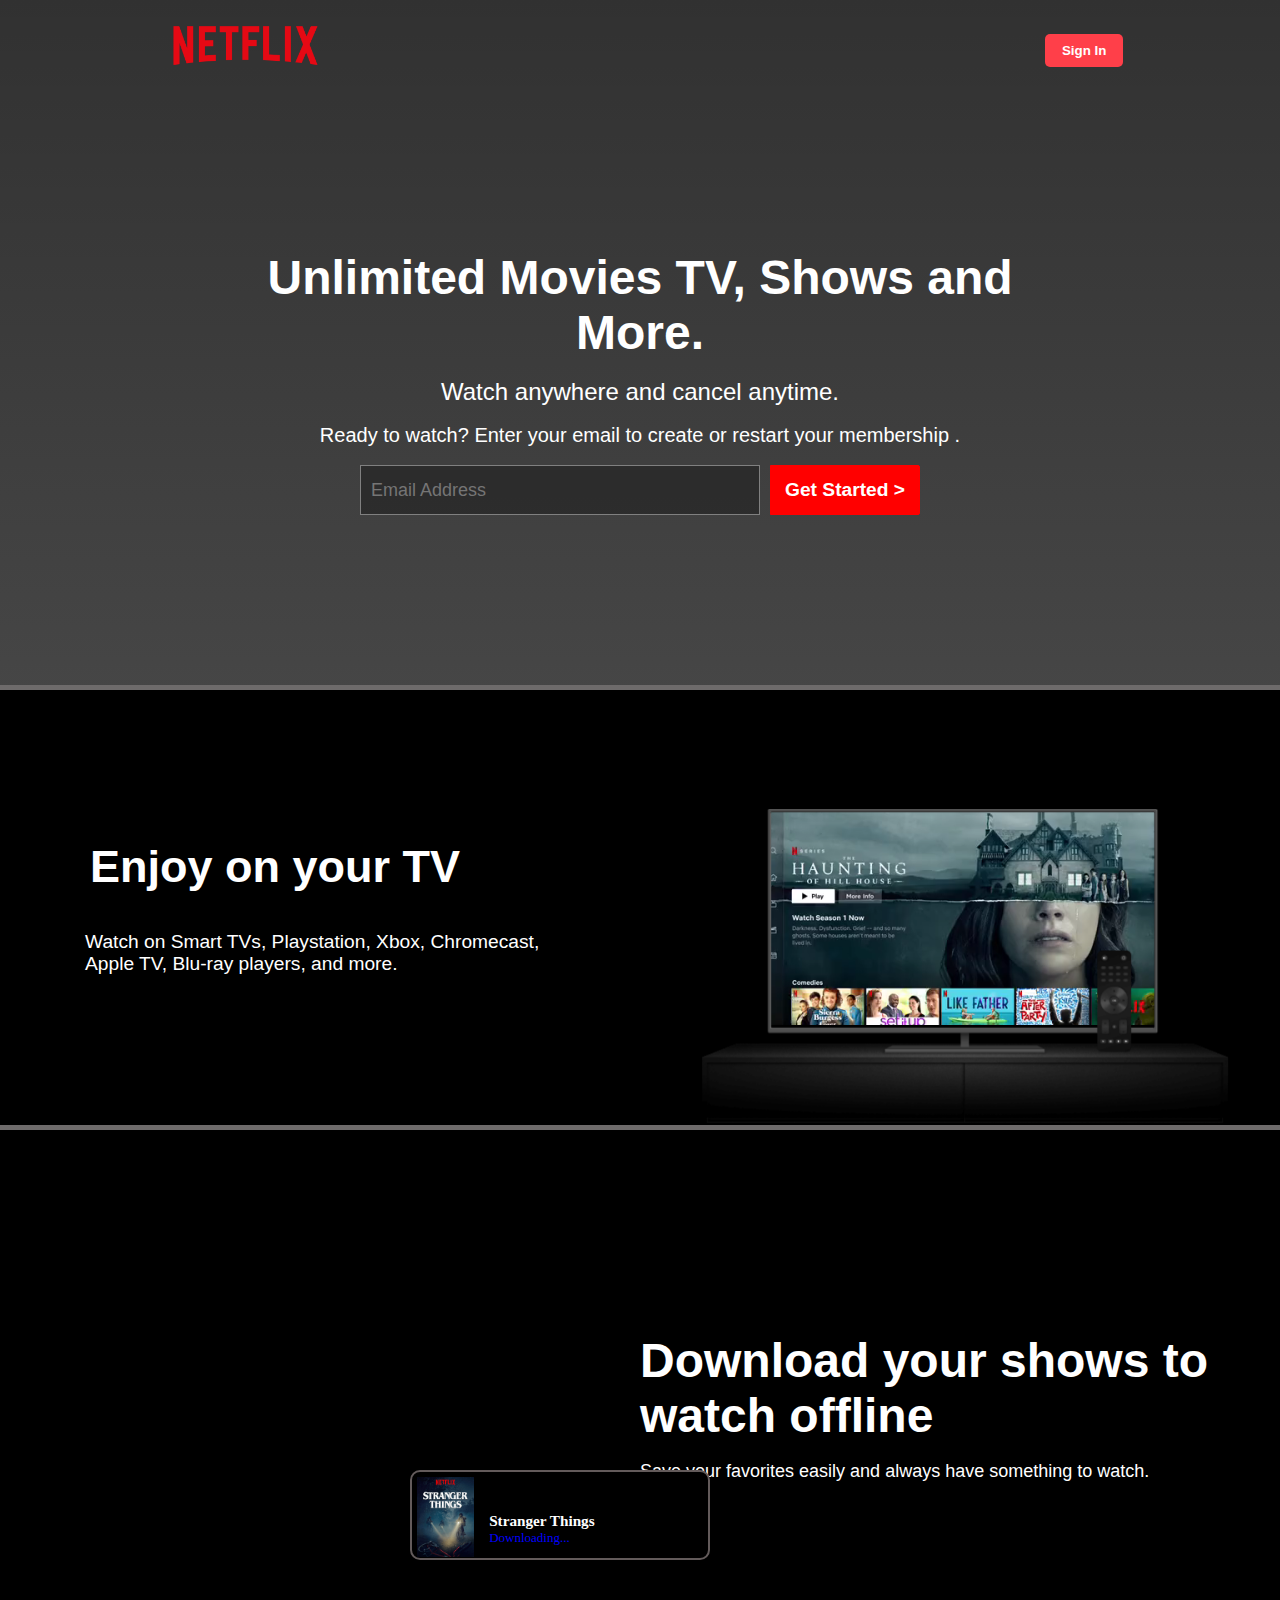
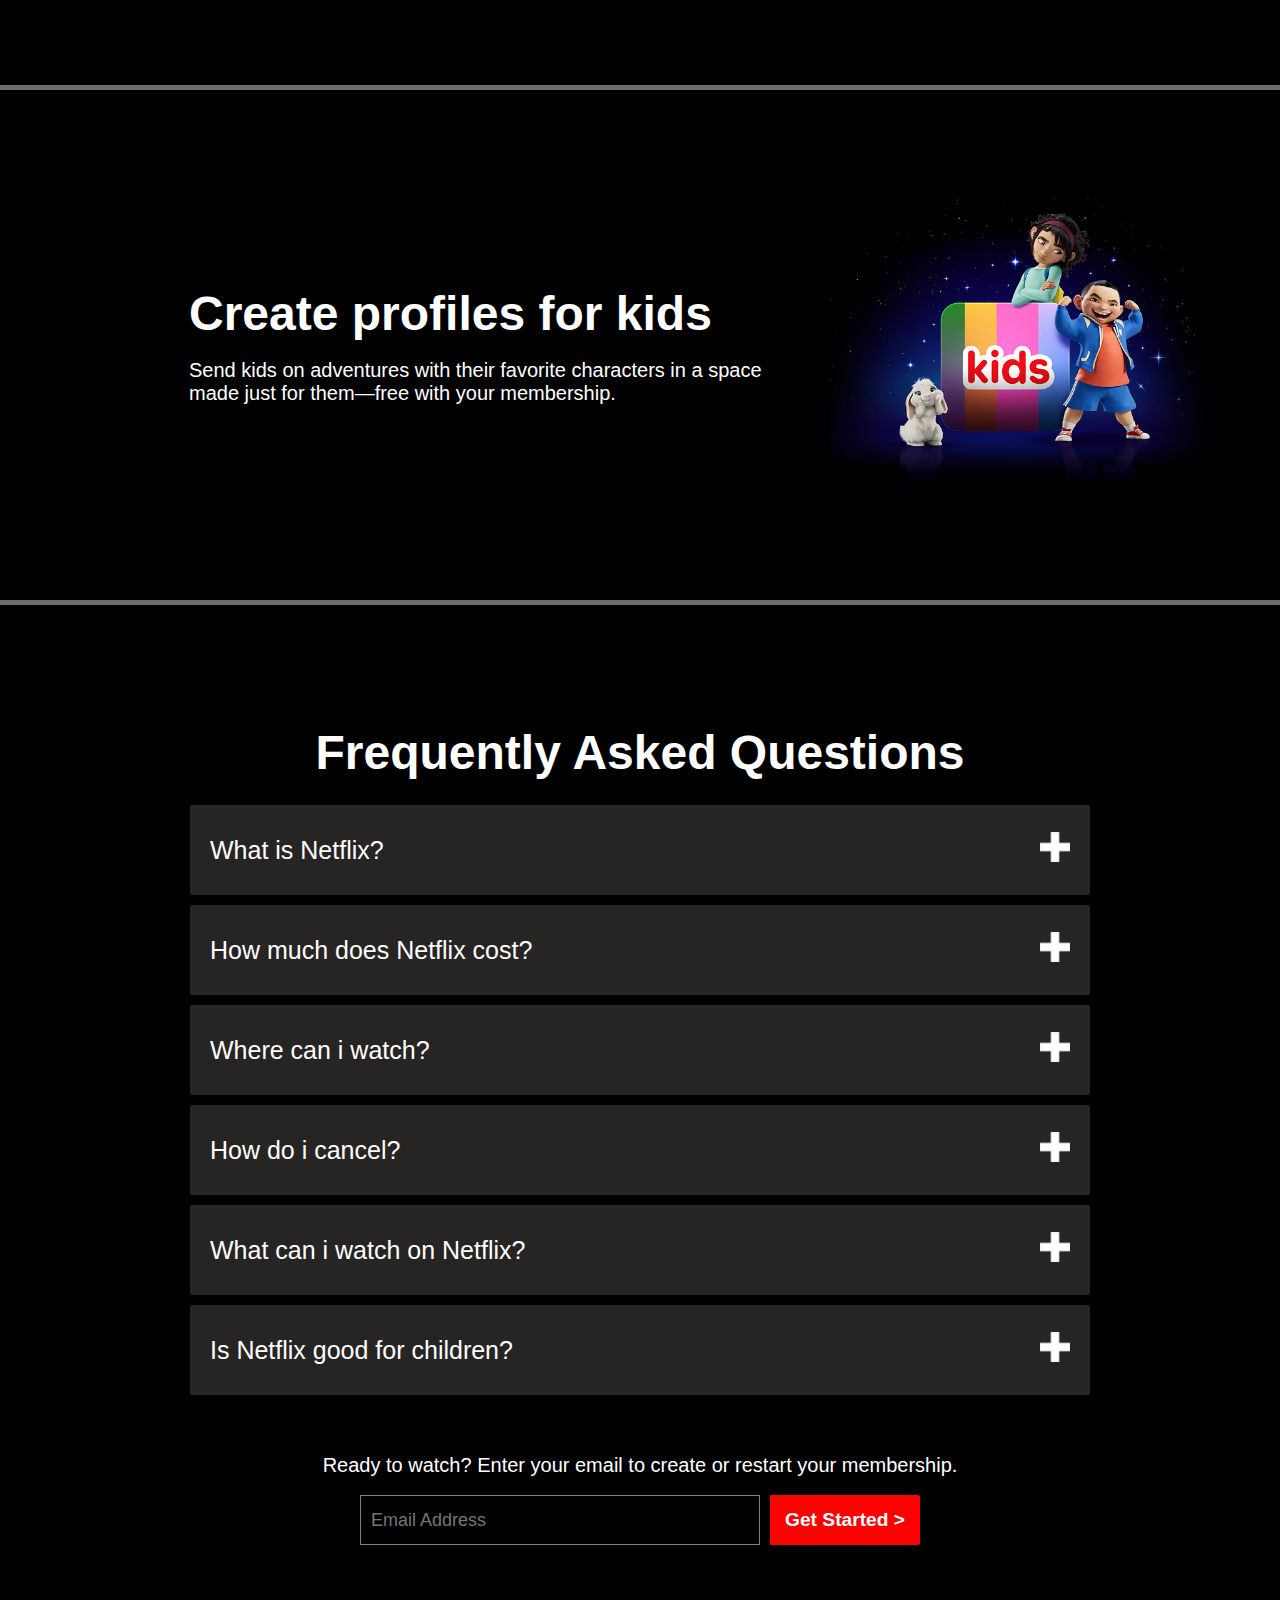
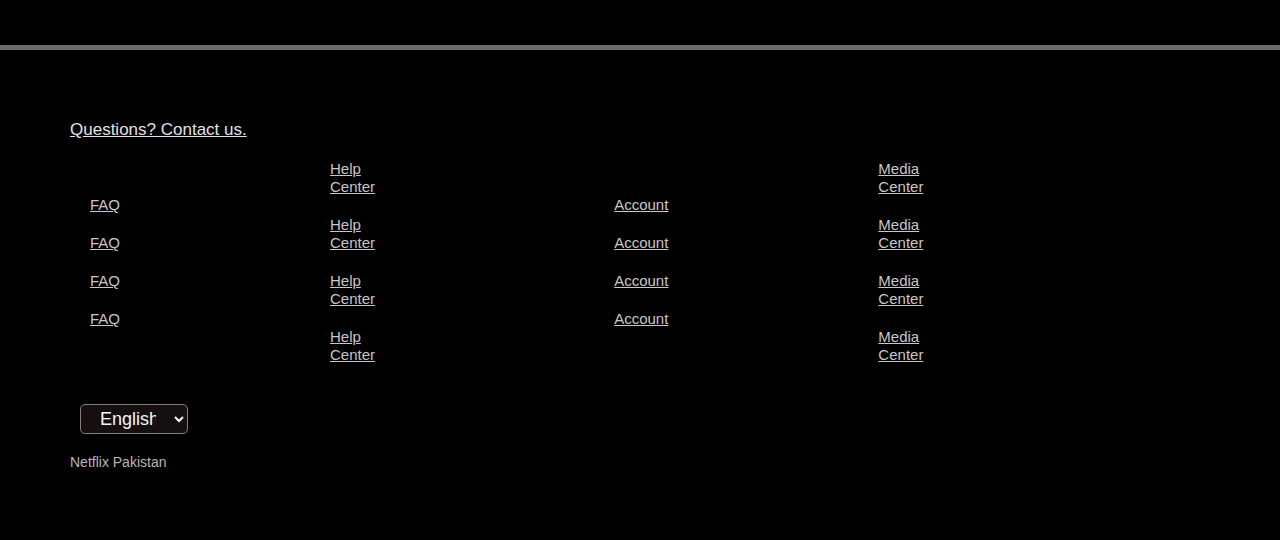
==== commit 78221268: "images  index.html" ====
--- a/index.html
+++ b/index.html
@@ -13,7 +13,7 @@
     <header>
         <div class="h-container">
             <div>
-                <img src="./images/2Netflix-logo-red-black-png.PNG" alt="logo">
+                <img src="./images/2Netflix-logo-red-black-png.png" alt="logo">
             </div>
             <div>
                 <button class="h-button">Sign In</button>
@@ -85,9 +85,9 @@
 
                 <div class="tv">
                     <div class="img1">
-                        <img src="/images/tv.png" alt="">
+                        <img src="./images/tv.png" alt="">
                         <div class="img2">
-                            <video src="/images/video-tv.m4v" autoplay>
+                            <video src="./images/video-tv.m4v" autoplay>
                             </video>
                         </div>
                     </div>
@@ -104,10 +104,10 @@
         <div class="sect3 main-content">
             <div class="tv">
                 <div class="img1 ">
-                    <img src="./images/11-img.PNG" alt="">
+                    <img src="./images/11-img.png" alt="">
                     <div class="img2">
                         <div class="posterdiv">
-                            <img src="./images/poster.PNG" alt="">
+                            <img src="./images/poster.png" alt="">
                         </div>
                         <div class="box">
                             <h3>Stranger Things</h3>
@@ -150,7 +150,7 @@
                 </div>
 
                 <div class="pic">
-                    <img src="/images/kids.png" alt="kids picture">
+                    <img src="./images/kids.png" alt="kids picture">
                 </div>
 
             </div>
@@ -172,7 +172,7 @@
                                 What is Netflix?
                             </span>
                             <span>
-                                <img src="./images/plus-32.PNG" alt="">
+                                <img src="./images/plus-32.png" alt="">
                             </span>
                         </button>
                         <div class="answer active">
@@ -192,7 +192,7 @@
                                 How much does Netflix cost?
                             </span>
                             <span>
-                                <img src="/images/plus-32.png" alt="">
+                                <img src="./images/plus-32.png" alt="">
                             </span>
                         </button>
                         <div class="answer active">
@@ -229,7 +229,7 @@
                                 How do i cancel?
                             </span>
                             <span>
-                                <img src="./images/plus-32.PNG" alt="">
+                                <img src="./images/plus-32.png" alt="">
                             </span>
                         </button>
                         <div class="answer active">
@@ -245,7 +245,7 @@
                                 What can i watch on Netflix?
                             </span>
                             <span>
-                                <img src="./images/plus-32.PNG" alt="">
+                                <img src="./images/plus-32.png" alt="">
                             </span>
                         </button>
                         <div class="answer active">
@@ -261,7 +261,7 @@
                                 Is Netflix good for children?
                             </span>
                             <span>
-                                <img src="./images/plus-32.PNG" alt="">
+                                <img src="./images/plus-32.png" alt="">
                             </span>
                         </button>
                         <div class="answer active">
@@ -277,7 +277,7 @@
             <br><br>
 
             <div class="main-para2">
-                <p class="heading" style="font-size: 20px;text-align: center;">Ready to watch? Enter your email to
+                <p class="heading" style="font-size:20px; text-align: center;">Ready to watch? Enter your email to
                     create or restart your membership.</p>
             </div>
             <div class="main-form">
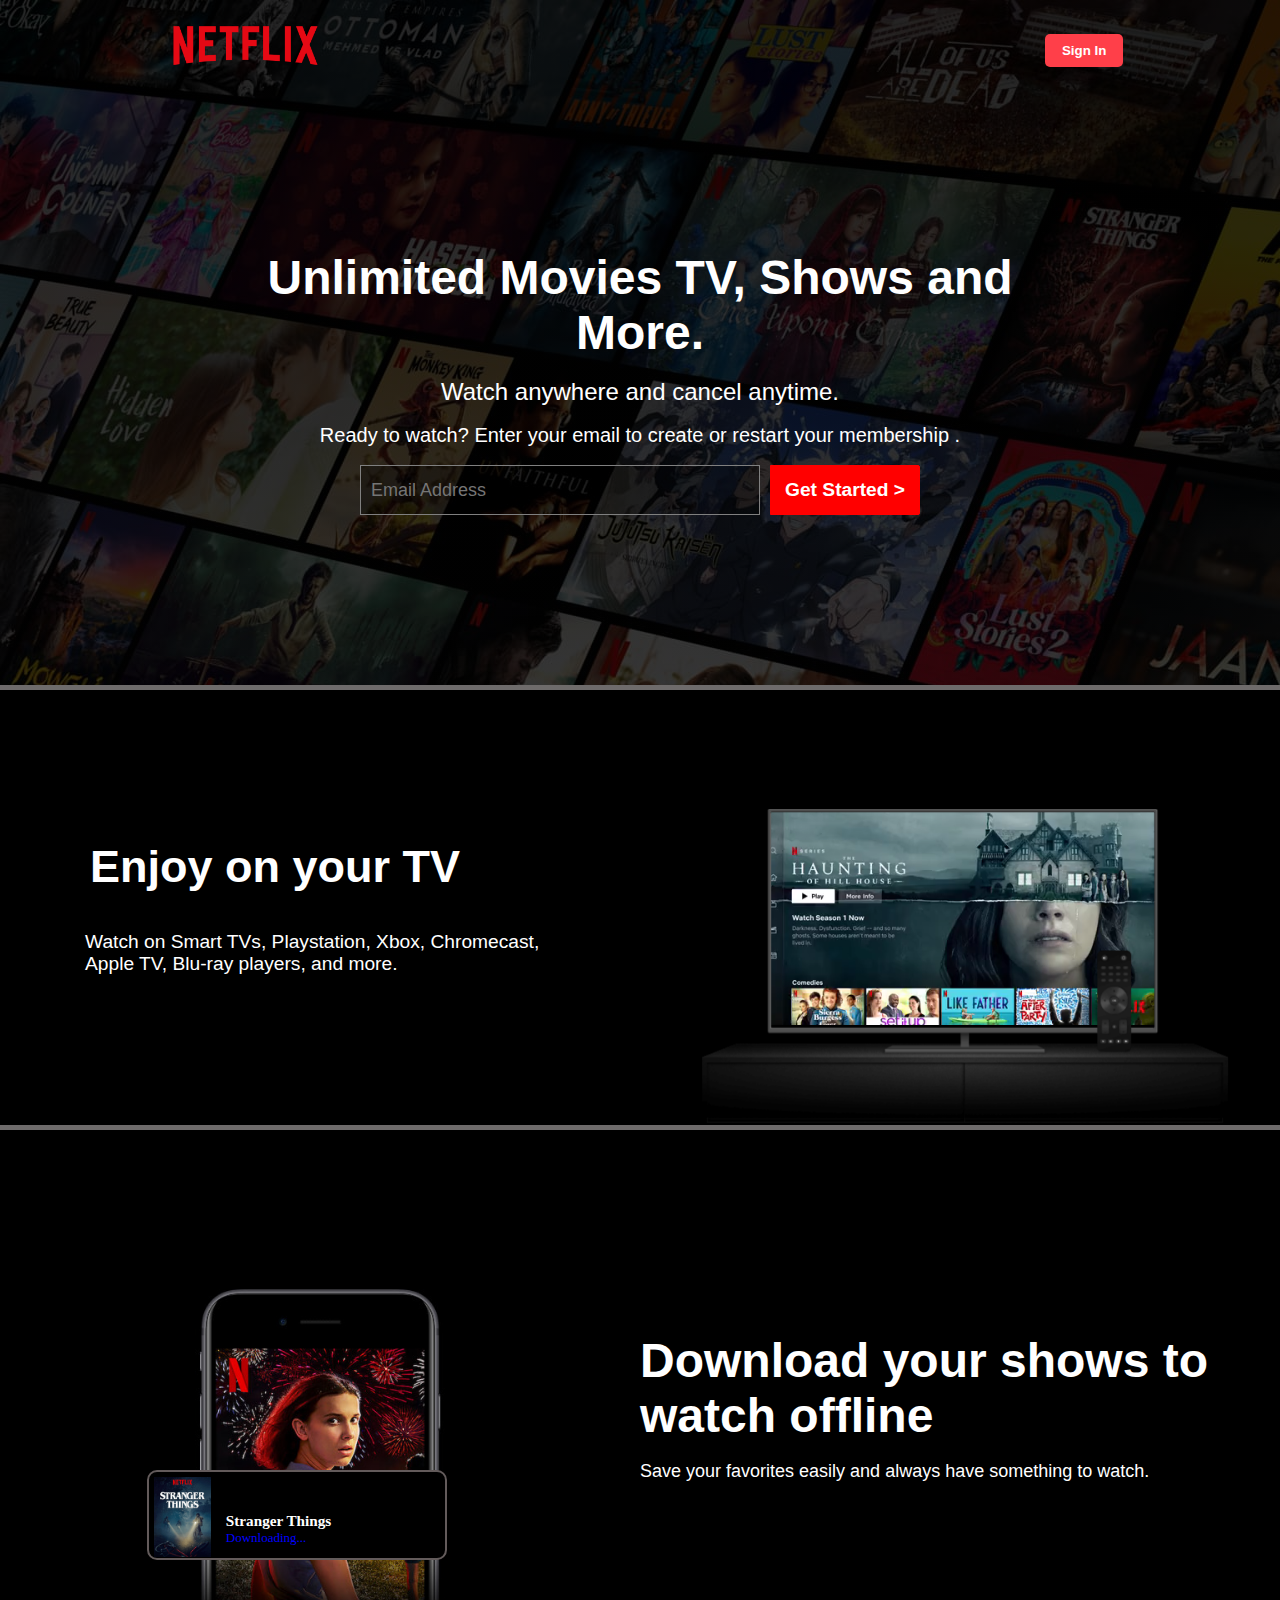
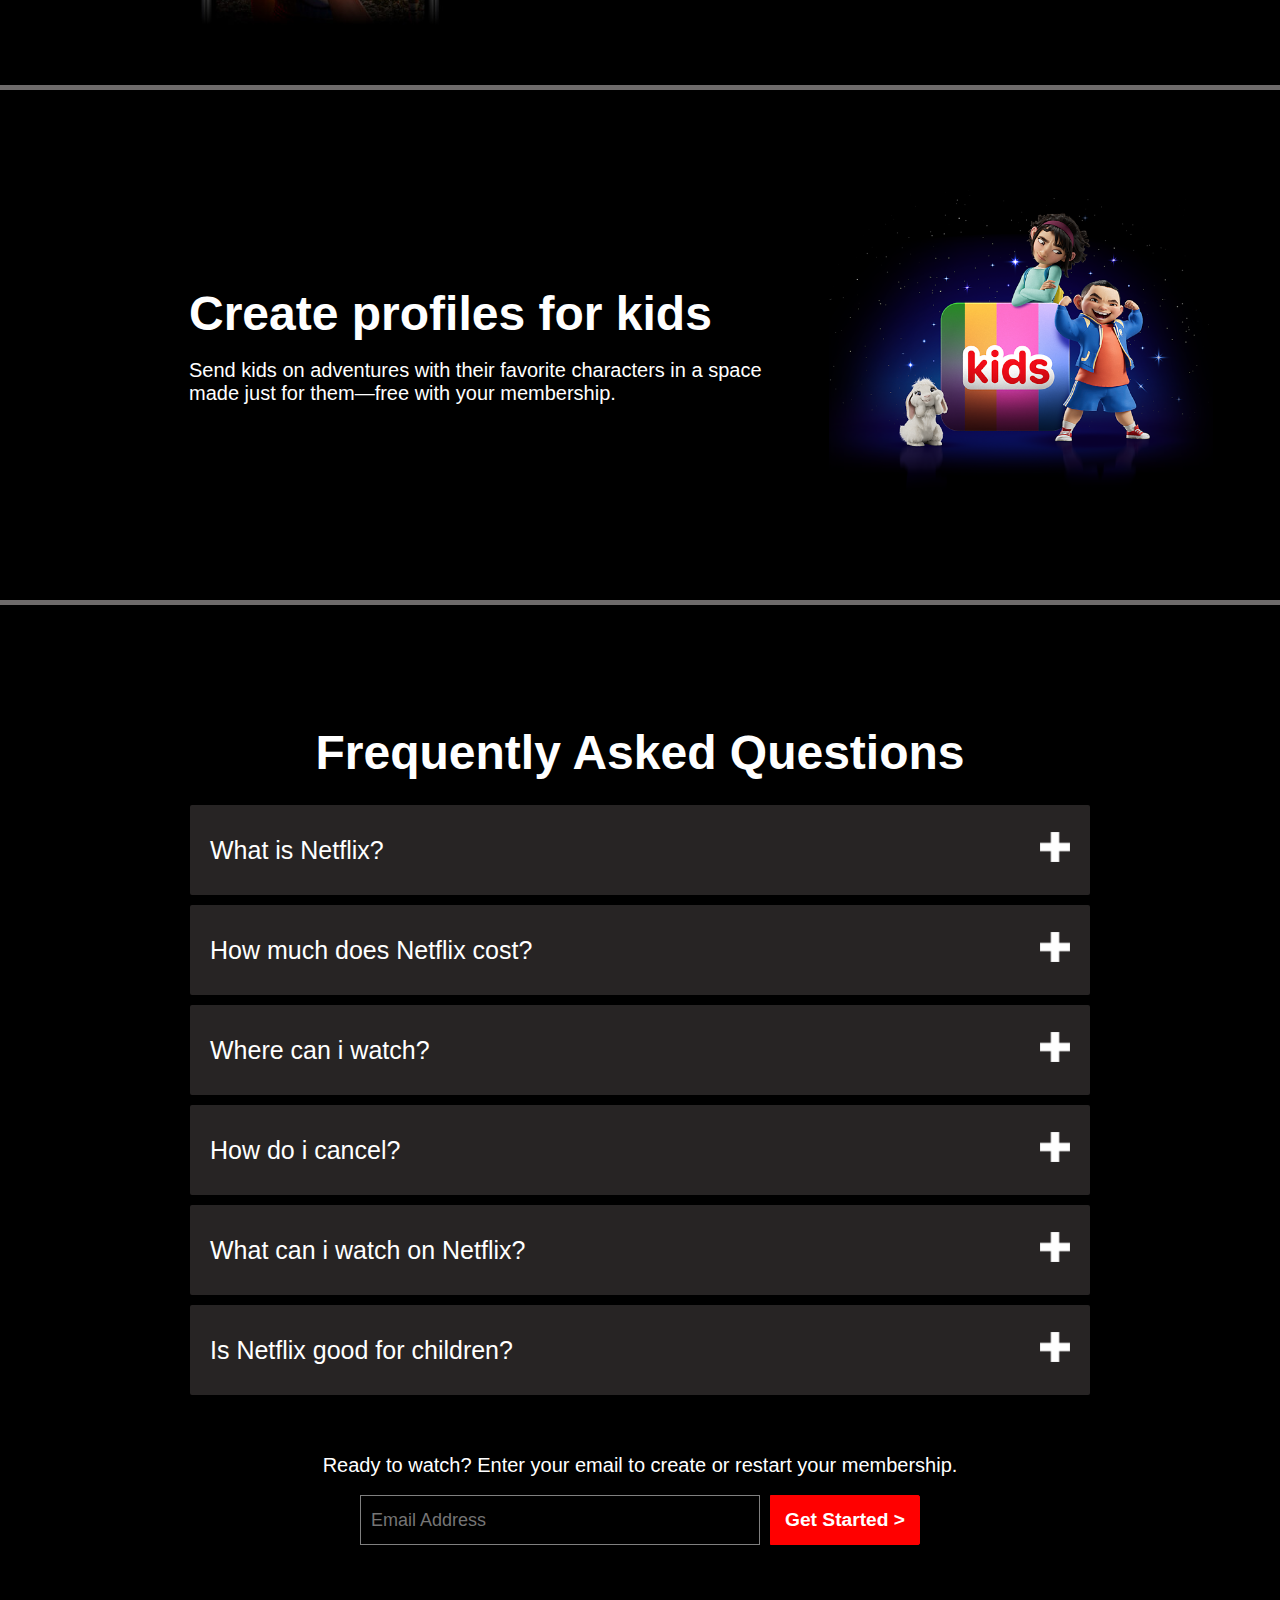
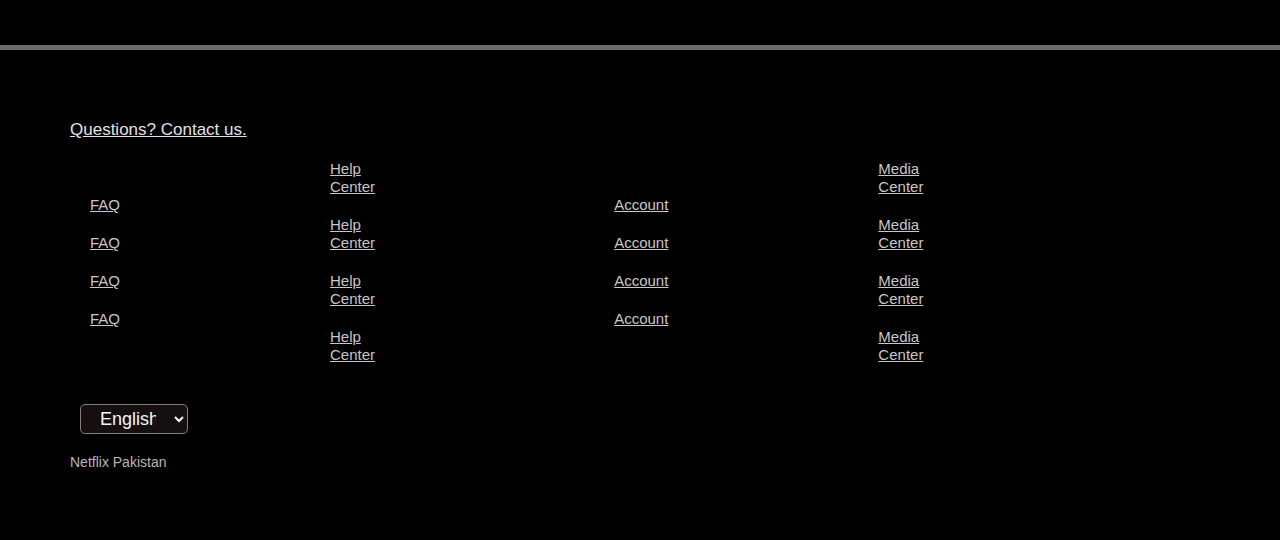
==== commit 16caa2ca: "Add files via upload" ====
--- a/index.html
+++ b/index.html
@@ -104,7 +104,7 @@
         <div class="sect3 main-content">
             <div class="tv">
                 <div class="img1 ">
-                    <img src="./images/11-img.png" alt="">
+                    <img src="./images/11-img.jpg" alt="">
                     <div class="img2">
                         <div class="posterdiv">
                             <img src="./images/poster.png" alt="">
@@ -277,7 +277,7 @@
             <br><br>
 
             <div class="main-para2">
-                <p class="heading" style="font-size:20px; text-align: center;">Ready to watch? Enter your email to
+                <p class="heading" style="font-size: 20px;text-align: center;">Ready to watch? Enter your email to
                     create or restart your membership.</p>
             </div>
             <div class="main-form">
@@ -370,4 +370,4 @@
 
 </body>
 
-</html>
+</html>--- a/styles/style.css
+++ b/styles/style.css
@@ -70,9 +70,9 @@
     align-items: center;
     justify-content: center;
     color: white;
-    background-image:
+    background:
         linear-gradient(to top, rgba(1, 1, 1, 0.728), rgba(0, 0, 0, 0.806)),
-        url("background.jpg");
+        url(../images/background.jpg);
 
 }
 
@@ -1158,4 +1158,4 @@
 
 
    
-}}}
+}}}